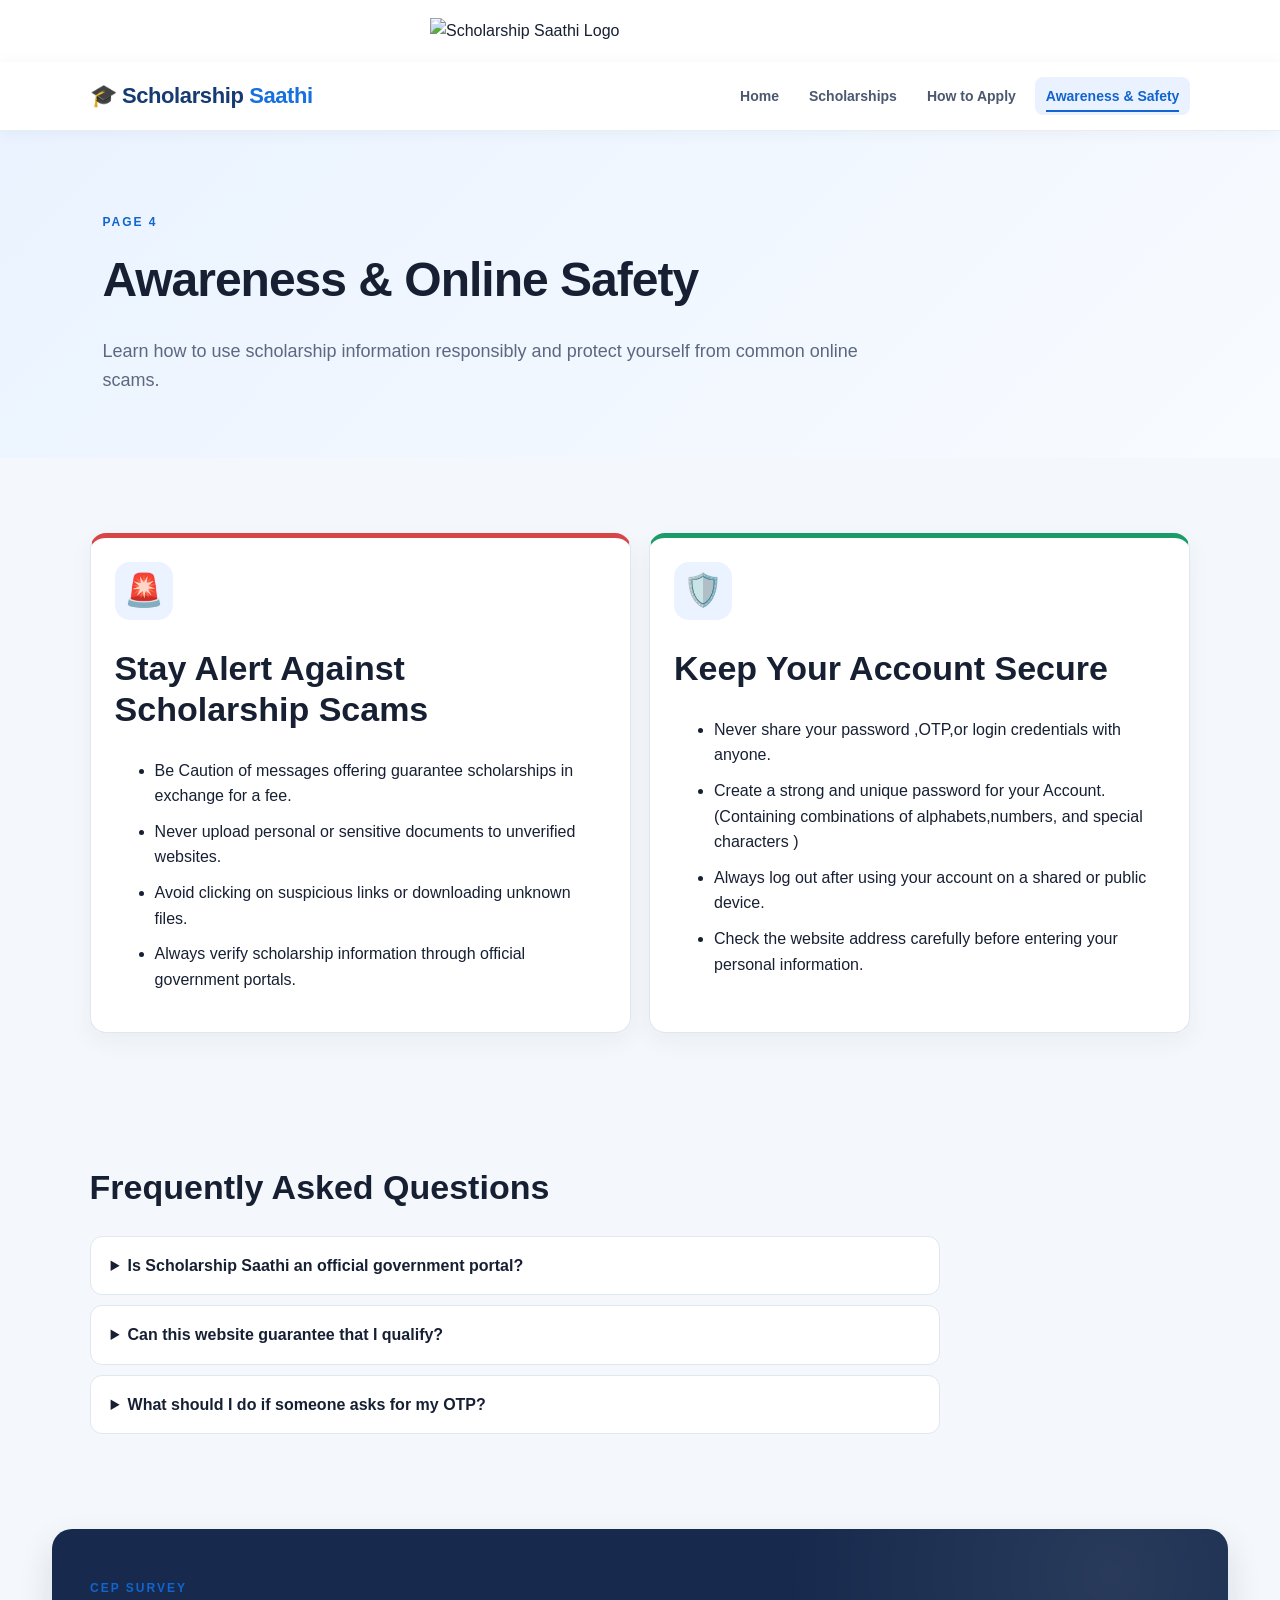
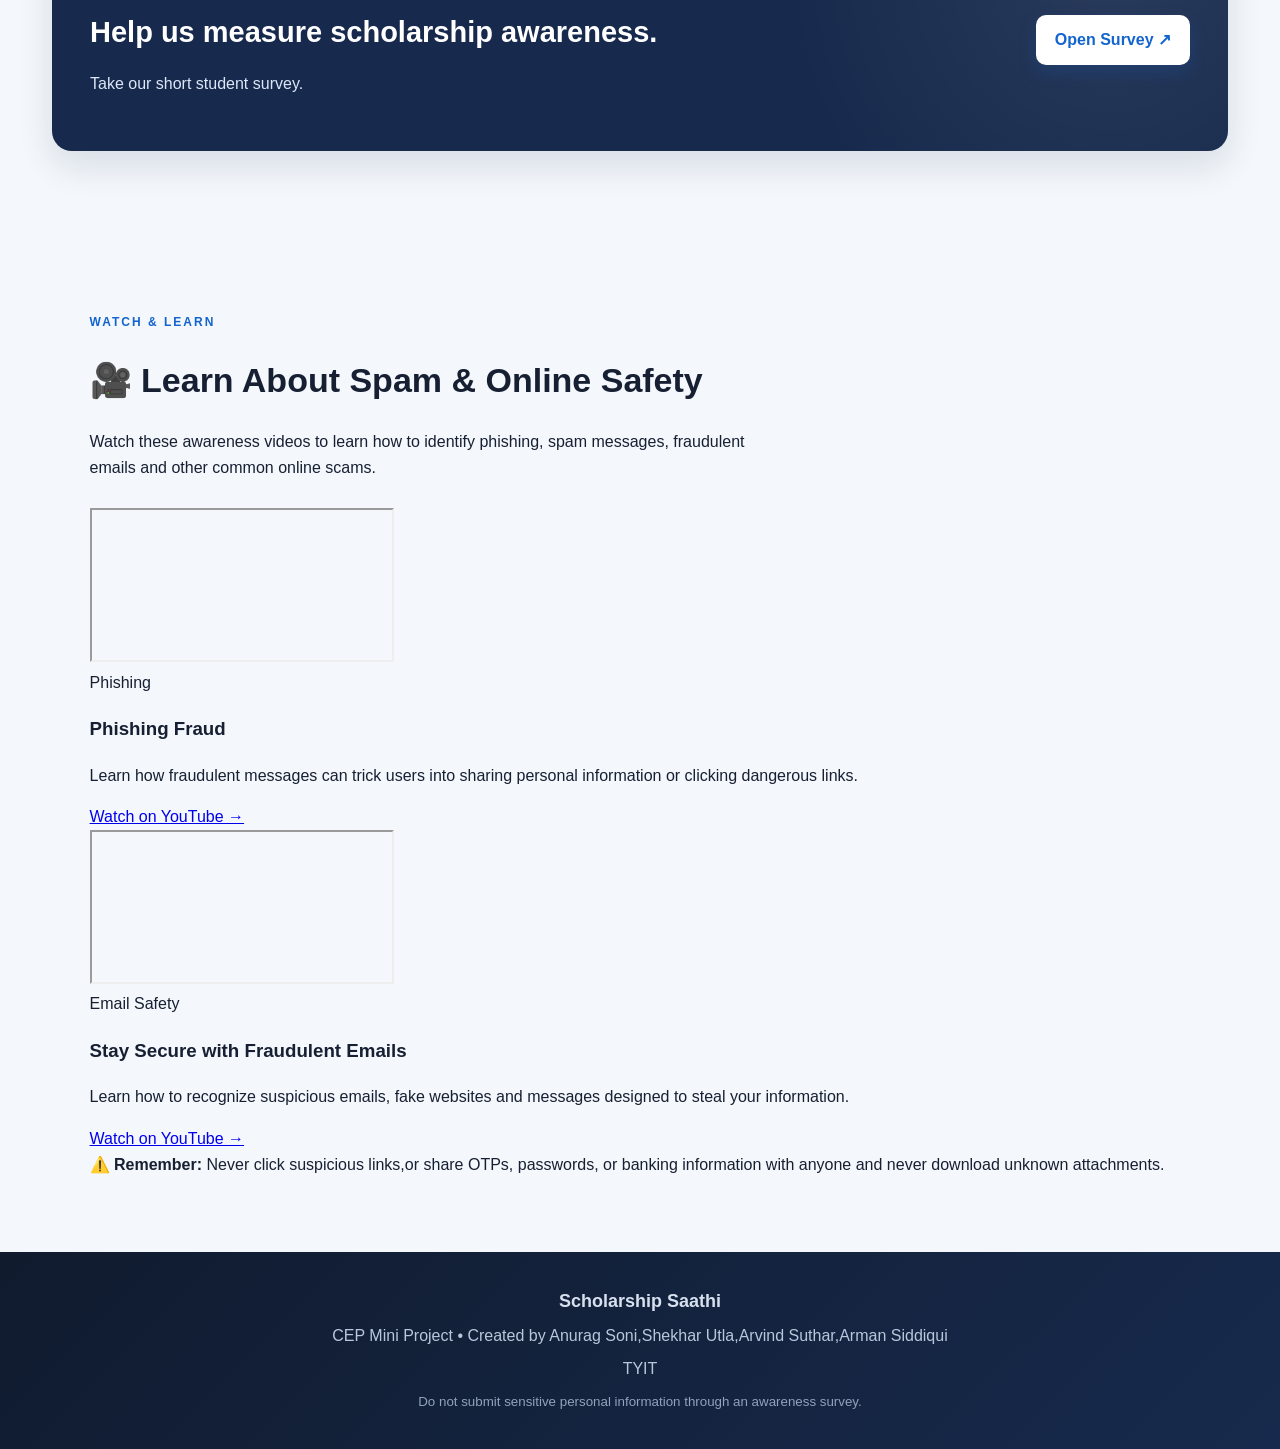
==== Awareness.html @ 15929dce "Initial Scholarship Saathi project upload" ====
<!DOCTYPE html>
<html lang="en">

<head>

    <meta charset="UTF-8">

    <meta name="viewport"
          content="width=device-width, initial-scale=1.0">

    <title>
        Scholarship Saathi | Awareness & Safety
    </title>

    <link rel="stylesheet"
          href="style.css">

</head>

<body>
     <!-- Scholarship Saathi Logo -->
<div class="logo-container">
    <img src="images/scholarship-logo.jpeg"
         alt="Scholarship Saathi Logo">
</div>

<header>

    <a class="brand" href="index.html">
        🎓 Scholarship <span>Saathi</span>
    </a>

    <nav>

        <a href="index.html">
            Home
        </a>

        <a href="scholarships.html">
            Scholarships
        </a>

        <a href="guide.html">
            How to Apply
        </a>

        <a class="active"
           href="awareness.html">
            Awareness & Safety
        </a>

    </nav>

</header>


<main>

<section class="page-hero">

    <p class="eyebrow">
        PAGE 4
    </p>

    <h1>
        Awareness & Online Safety
    </h1>

    <p>
        Learn how to use scholarship information
        responsibly and protect yourself from
        common online scams.
    </p>

</section>


<section class="section">

<div class="cards two">


<article class="card danger">

    <div class="icon">
        🚨
    </div>

    <h2>
        Stay Alert Against Scholarship Scams
    </h2>

    <ul>

        <li>
            Be Caution of messages offering guarantee
             scholarships in exchange for a fee.
        </li>

        <li>
           Never upload personal or sensitive documents
           to unverified websites.
        </li>

        <li>
            Avoid clicking on suspicious links or
            downloading unknown files.
        </li>

        <li>
            Always verify scholarship information through 
            official government portals.
        </li>

    </ul>

</article>


<article class="card safe">

    <div class="icon">
        🛡️
    </div>

    <h2>
       Keep Your Account Secure
    </h2>

    <ul>

        <li>
           Never share your password
           ,OTP,or login credentials with anyone.
        </li>

        <li>
            Create a strong and unique password for 
            your Account.(Containing combinations 
            of alphabets,numbers, and special characters )
        </li>

        <li>
            Always log out after using your account on a shared
            or public device.
        </li>

        <li>
           Check the website address carefully before entering your 
           personal information.
        </li>

    </ul>

</article>


</div>

</section>


<section class="section compact">

<h2>
    Frequently Asked Questions
</h2>


<div class="faq">


<details>

    <summary>
        Is Scholarship Saathi an official government portal?
    </summary>

    <p>
        No. Scholarship Saathi is a CEP awareness
        project. Applications should be made through
        the relevant official government portal.
    </p>

</details>


<details>

    <summary>
        Can this website guarantee that I qualify?
    </summary>

    <p>
        No. The website provides guidance only.
        The official scholarship rules determine eligibility.
    </p>

</details>


<details>

    <summary>
        What should I do if someone asks for my OTP?
    </summary>

    <p>
        Never share your OTP with anyone.if a 
        request seems suspicious or unexpected do not 
        proceed and verify it through an official source.
    </p>

</details>


</div>

</section>


<section class="survey">

    <div>

        <p class="eyebrow">
            CEP SURVEY
        </p>

        <h2>
            Help us measure scholarship awareness.
        </h2>

        <p>
            Take our short student survey.
        </p>

    </div>


    <!-- Replace this URL with your Google Form link -->

    <a class="btn"
       target="_blank"
       href="https://docs.google.com/forms/d/e/1FAIpQLSeaCYyQyklwBNM42pz3MSLwLwvy_loG8-KMM5V4pYhDNmDUBA/viewform?usp=publish-editor">

        Open Survey ↗

    </a>

</section>

</main>
<!-- ================================
     CYBER SAFETY VIDEOS
================================= -->

<section class="section video-section">

    <div class="section-heading">
        <p class="eyebrow">WATCH & LEARN</p>

        <h2>🎥 Learn About Spam & Online Safety</h2>

        <p>
            Watch these awareness videos to learn how to identify
            phishing, spam messages, fraudulent emails and other
            common online scams.
        </p>
    </div>


    <div class="video-grid">

        <!-- Video 1 -->

        <div class="video-card">

            <div class="video-wrapper">

                <iframe
                    src="https://www.youtube.com/embed/daV3thmt6Gg"
                    title="Phishing Fraud - Cyber Security Awareness"
                    loading="lazy"
                    allowfullscreen>
                </iframe>

            </div>

            <div class="video-content">

                <span class="video-tag">
                    Phishing
                </span>

                <h3>
                    Phishing Fraud
                </h3>

                <p>
                    Learn how fraudulent messages can trick users
                    into sharing personal information or clicking
                    dangerous links.
                </p>

                <a
                    href="https://www.youtube.com/watch?v=daV3thmt6Gg"
                    target="_blank"
                    rel="noopener noreferrer"
                    class="video-link">
                    Watch on YouTube →
                </a>

            </div>

        </div>


        <!-- Video 2 -->

        <div class="video-card">

            <div class="video-wrapper">

                <iframe
                    src="https://www.youtube.com/embed/KNIY4nhpxmU"
                    title="Stay Secure with Fraudulent Emails"
                    loading="lazy"
                    allowfullscreen>
                </iframe>

            </div>

            <div class="video-content">

                <span class="video-tag">
                    Email Safety
                </span>

                <h3>
                    Stay Secure with Fraudulent Emails
                </h3>

                <p>
                    Learn how to recognize suspicious emails,
                    fake websites and messages designed to steal
                    your information.
                </p>

                <a
                    href="https://www.youtube.com/watch?v=KNIY4nhpxmU"
                    target="_blank"
                    rel="noopener noreferrer"
                    class="video-link">
                    Watch on YouTube →
                </a>

            </div>

        </div>

    </div>


    <!-- Safety reminder -->

    <div class="video-warning">

        <strong>⚠️ Remember:</strong>

        Never click suspicious links,or share OTPs, passwords, or banking
        information with anyone and never download unknown
        attachments.

    </div>

</section>


<footer>

    <strong>
        Scholarship Saathi
    </strong>

    <p>
        CEP Mini Project • Created by Anurag Soni,Shekhar Utla,Arvind Suthar,Arman Siddiqui 
    </p>
    <p>TYIT</p>

    <small>
        Do not submit sensitive personal information
        through an awareness survey.
    </small>

</footer>

</body>
</html>
---- style.css ----
Style.css
* {
    box-sizing: border-box;
}

html {
    scroll-behavior: smooth;
}

body {
    margin: 0;
    font-family: Arial, Helvetica, sans-serif;
    background: #f6f8fc;
    color: #182238;
    line-height: 1.6;
}


/* HEADER */

header {
    position: sticky;
    top: 0;
    z-index: 20;

    background: white;

    border-bottom: 1px solid #e8edf5;

    padding: 15px 7%;

    display: flex;

    align-items: center;

    justify-content: space-between;

    gap: 20px;
}


.brand {
    text-decoration: none;

    color: #163b73;

    font-size: 21px;

    font-weight: 850;
}


.brand span {
    color: #1670df;
}


nav {
    display: flex;

    gap: 8px;

    align-items: center;

    flex-wrap: wrap;
}


nav a {
    padding: 8px 11px;

    border-radius: 8px;

    text-decoration: none;

    color: #4b5870;

    font-weight: 650;

    font-size: 14px;
}


nav a:hover,
nav a.active {
    background: #eaf2ff;

    color: #1264ce;
}


/* HERO */

.hero {
    min-height: 570px;

    padding: 90px 9%;

    display: flex;

    align-items: center;

    justify-content: space-between;

    gap: 60px;

    background: linear-gradient(
        125deg,
        #eaf3ff,
        #ffffff
    );
}


.hero-text {
    max-width: 720px;
}


.eyebrow {
    font-size: 12px;

    font-weight: 850;

    letter-spacing: 2px;

    color: #1264ce;

    margin-bottom: 10px;
}


.hero h1 {
    font-size: 60px;

    line-height: 1.05;

    margin: 0 0 22px;
}


.hero h1 span {
    color: #1264ce;
}


.hero p:not(.eyebrow) {
    font-size: 19px;

    color: #5b6880;

    max-width: 650px;
}


/* BUTTONS */

.actions {
    display: flex;

    gap: 12px;

    flex-wrap: wrap;

    margin-top: 30px;
}


.btn {
    display: inline-block;

    border: 0;

    border-radius: 10px;

    background: #1264ce;

    color: white;

    padding: 12px 19px;

    text-decoration: none;

    font-weight: 750;

    cursor: pointer;
}


.btn.secondary {
    background: white;

    color: #1264ce;

    border: 1px solid #cddbf0;
}


/* HERO CARD */

.hero-card {
    width: 300px;

    padding: 45px 30px;

    text-align: center;

    background: white;

    border: 1px solid #dfe8f5;

    border-radius: 24px;

    box-shadow:
        0 20px 50px rgba(30,65,110,.12);
}


.cap {
    font-size: 65px;
}


.hero-card h3 {
    font-size: 24px;

    margin: 15px 0 4px;
}


.hero-card p {
    color: #65728a;
}


/* SECTIONS */

.section {
    max-width: 1200px;

    margin: auto;

    padding: 75px 7%;
}


.section.compact {
    padding-top: 30px;
}


.section-heading {
    max-width: 700px;

    margin-bottom: 28px;
}


.section h2 {
    font-size: 34px;

    line-height: 1.2;
}


/* CARDS */

.cards {
    display: grid;

    gap: 18px;
}


.cards.three {
    grid-template-columns:
        repeat(3, 1fr);
}


.cards.two {
    grid-template-columns:
        repeat(2, 1fr);
}


.card {
    background: white;

    border: 1px solid #e0e7f1;

    border-radius: 16px;

    padding: 24px;

    box-shadow:
        0 8px 25px rgba(31,51,80,.05);
}


.card h3 {
    margin-top: 8px;
}


.icon {
    font-size: 32px;
}


/* CALLOUT */

.callout,
.survey {
    max-width: 1100px;

    margin: 10px auto 75px;

    padding: 38px;

    border-radius: 20px;

    background: #172a4d;

    color: white;

    display: flex;

    align-items: center;

    justify-content: space-between;

    gap: 30px;
}


.callout h2,
.survey h2 {
    margin: 0 0 10px;

    font-size: 29px;
}


.callout p:not(.eyebrow),
.survey p:not(.eyebrow) {
    color: #dce7f8;
}


.callout .btn,
.survey .btn {
    background: white;

    color: #1264ce;

    white-space: nowrap;
}


/* PAGE HERO */

.page-hero {
    padding: 70px 8% 45px;

    background: #eaf3ff;
}


.page-hero h1 {
    font-size: 48px;

    margin: 0 0 10px;
}


.page-hero p:not(.eyebrow) {
    max-width: 760px;

    color: #5b6880;

    font-size: 18px;
}


/* FINDER */

.finder {
    display: grid;

    grid-template-columns:
        repeat(3, 1fr) auto;

    gap: 14px;

    align-items: end;
}


.finder label {
    font-weight: 750;

    font-size: 14px;
}


.finder select {
    width: 100%;

    margin-top: 7px;

    padding: 12px;

    border: 1px solid #ccd7e6;

    border-radius: 9px;

    background: white;

    font-size: 15px;
}


.results {
    margin-top: 22px;
}


.text-link {
    color: #1264ce;

    font-weight: 750;

    text-decoration: none;
}


/* APPLICATION TIMELINE */

.timeline {
    max-width: 850px;

    margin: auto;
}


.step {
    display: grid;

    grid-template-columns: 70px 1fr;

    gap: 20px;

    padding: 24px 0;

    border-bottom: 1px solid #e1e7f0;
}


.step span {
    display: grid;

    place-items: center;

    width: 55px;

    height: 55px;

    border-radius: 50%;

    background: #1264ce;

    color: white;

    font-weight: 850;
}


.step h3 {
    margin: 0 0 5px;
}


.step p {
    margin: 0;

    color: #66738a;
}


/* NOTICE */

.notice {
    margin-top: 25px;

    padding: 17px;

    border-radius: 12px;

    background: #fff6d9;

    border-left: 5px solid #e1a100;
}


/* SAFETY */

.danger {
    border-top: 5px solid #d74646;
}


.safe {
    border-top: 5px solid #1a9b69;
}


.card li {
    margin: 10px 0;
}


/* FAQ */

.faq {
    max-width: 850px;
}


.faq details {
    background: white;

    border: 1px solid #e0e7f1;

    border-radius: 12px;

    margin: 10px 0;

    padding: 16px 20px;
}


.faq summary {
    font-weight: 750;

    cursor: pointer;
}


.faq p {
    color: #66738a;
}


/* FOOTER */

footer {
    background: #121d31;

    color: #d7e0ee;

    text-align: center;

    padding: 35px 7%;
}


footer p {
    margin: 7px 0;

    color: #b9c7db;
}


footer small {
    color: #91a2bb;
}


/* MOBILE */

@media(max-width:850px) {

    header {
        padding: 14px 5%;

        flex-direction: column;
    }

    nav {
        justify-content: center;
    }

    .hero {
        padding: 65px 7%;

        flex-direction: column;

        align-items: flex-start;
    }

    .hero h1 {
        font-size: 44px;
    }

    .hero-card {
        width: 100%;
    }

    .cards.three,
    .cards.two,
    .finder {
        grid-template-columns: 1fr;
    }

    .section {
        padding: 55px 7%;
    }

    .page-hero {
        padding: 55px 7%;
    }

    .page-hero h1 {
        font-size: 39px;
    }

    .callout,
    .survey {
        margin: 0 7% 55px;

        flex-direction: column;

        align-items: flex-start;
    }

    .step {
        grid-template-columns:
            55px 1fr;
    }

}
/* =========================
   AUTH PAGES
========================= */

.auth-section {

    min-height: 75vh;

    display: flex;

    justify-content: center;

    align-items: center;

    padding: 60px 20px;

    background: #f6f8fc;
}


.auth-card {

    width: 100%;

    max-width: 500px;

    background: white;

    padding: 35px;

    border-radius: 18px;

    border: 1px solid #e0e7f1;

    box-shadow:
        0 15px 40px
        rgba(31,51,80,.08);
}


.auth-card h1 {

    margin-top: 5px;

    font-size: 32px;
}


.auth-description {

    color: #68758b;

    margin-bottom: 25px;
}


.auth-card label {

    display: block;

    margin-top: 15px;

    margin-bottom: 6px;

    font-weight: 700;

    font-size: 14px;
}


.auth-card input,
.auth-card select {

    width: 100%;

    padding: 12px;

    border: 1px solid #ccd7e6;

    border-radius: 9px;

    font-size: 15px;

    outline: none;
}


.auth-card input:focus,
.auth-card select:focus {

    border-color: #1264ce;
}


.auth-card .btn {

    width: 100%;

    margin-top: 25px;
}


.auth-bottom {

    text-align: center;

    margin-top: 20px;

    color: #65728a;
}


.auth-bottom a {

    color: #1264ce;

    font-weight: 700;

    text-decoration: none;
}


#message,
#loginMessage {

    text-align: center;

    margin-top: 15px;

    font-weight: 600;
}
/* =========================================
   REGISTER / AUTH PAGE
========================================= */

.auth-container {
    width: 90%;
    max-width: 500px;
    margin: 60px auto;
    padding: 40px;
    background: #ffffff;
    border-radius: 18px;
    box-shadow: 0 10px 35px rgba(0, 0, 0, 0.10);
    box-sizing: border-box;
}

.auth-container h1 {
    margin: 0 0 10px;
    text-align: center;
    font-size: 30px;
}

.auth-container h2 {
    margin: 10px 0;
    text-align: center;
}

.auth-container > p {
    text-align: center;
    line-height: 1.6;
}


/* Form */

.auth-container form {
    display: flex;
    flex-direction: column;
    gap: 14px;
    margin-top: 25px;
}


/* Input and Select */

.auth-container input,
.auth-container select {
    width: 100%;
    padding: 14px 15px;
    border: 1px solid #d8dce3;
    border-radius: 10px;
    font-size: 15px;
    font-family: inherit;
    box-sizing: border-box;
    outline: none;
    background: #fff;
    transition: 0.2s;
}

.auth-container input:focus,
.auth-container select:focus {
    border-color: #2563eb;
    box-shadow: 0 0 0 3px rgba(37, 99, 235, 0.10);
}


/* Register Button */

.auth-container button {
    width: 100%;
    padding: 14px;
    border: none;
    border-radius: 10px;
    background: #2563eb;
    color: white;
    font-size: 16px;
    font-weight: 600;
    cursor: pointer;
    transition: 0.2s;
}

.auth-container button:hover {
    transform: translateY(-1px);
    opacity: 0.92;
}


/* Firebase message */

#message {
    margin-top: 18px;
    font-weight: 600;
}


/* Links */

.auth-container a {
    color: #2563eb;
    text-decoration: none;
    font-weight: 600;
}

.auth-container a:hover {
    text-decoration: underline;
}


/* Mobile */

@media (max-width: 600px) {

    .auth-container {
        width: 92%;
        margin: 30px auto;
        padding: 25px 20px;
    }

    .auth-container h1 {
        font-size: 25px;
    }

    .auth-container h2 {
        font-size: 21px;
    }

}
/* =========================================
   PROFESSIONAL LOGIN / REGISTER NAV BUTTONS
========================================= */

nav .nav-login,
nav .nav-register {
    display: inline-block;
    padding: 9px 18px;
    border-radius: 8px;
    font-weight: 600;
    text-decoration: none;
    transition: all 0.2s ease;
}

/* Login button */

nav .nav-login {
    border: 1.5px solid #2563eb;
    color: #2563eb;
    background: transparent;
}

nav .nav-login:hover {
    background: #2563eb;
    color: #ffffff;
}

/* Register button */

nav .nav-register {
    background: #2563eb;
    color: #ffffff;
    border: 1.5px solid #2563eb;
}

nav .nav-register:hover {
    transform: translateY(-1px);
    opacity: 0.9;
}
/* =========================================
   SCHOLARSHIP SAATHI - MODERN UI UPGRADE
========================================= */

/* Smooth transitions */
* {
    transition:
        background-color 0.2s ease,
        border-color 0.2s ease,
        box-shadow 0.2s ease,
        transform 0.2s ease;
}

/* Better body */
body {
    background: #f4f7fb;
    color: #172033;
}


/* =========================================
   HEADER
========================================= */

header {
    background: rgba(255, 255, 255, 0.94);
    backdrop-filter: blur(12px);
    box-shadow: 0 2px 15px rgba(20, 50, 90, 0.05);
}

.brand {
    font-size: 22px;
    letter-spacing: -0.4px;
}


/* =========================================
   NAVIGATION
========================================= */

nav a {
    position: relative;
}

nav a:not(.nav-login):not(.nav-register)::after {
    content: "";
    position: absolute;
    left: 11px;
    right: 11px;
    bottom: 3px;
    height: 2px;
    background: #1264ce;
    transform: scaleX(0);
    transform-origin: center;
}

nav a:not(.nav-login):not(.nav-register):hover::after,
nav a:not(.nav-login):not(.nav-register).active::after {
    transform: scaleX(1);
}


/* =========================================
   HERO
========================================= */

.hero {
    position: relative;
    overflow: hidden;
    background:
        radial-gradient(
            circle at 85% 20%,
            rgba(37, 99, 235, 0.10),
            transparent 30%
        ),
        linear-gradient(125deg, #eaf3ff, #ffffff);
}

.hero h1 {
    letter-spacing: -1.5px;
}

.hero p:not(.eyebrow) {
    line-height: 1.8;
}


/* =========================================
   BUTTONS
========================================= */

.btn {
    box-shadow: 0 7px 18px rgba(18, 100, 206, 0.20);
}

.btn:hover {
    transform: translateY(-2px);
    box-shadow: 0 10px 24px rgba(18, 100, 206, 0.28);
}

.btn.secondary:hover {
    background: #f1f6ff;
    border-color: #9dbbe6;
}


/* =========================================
   HERO CARD
========================================= */

.hero-card {
    position: relative;
    overflow: hidden;
    box-shadow:
        0 20px 50px rgba(30, 65, 110, 0.12),
        0 4px 10px rgba(30, 65, 110, 0.04);
}

.hero-card:hover {
    transform: translateY(-6px);
    box-shadow:
        0 28px 60px rgba(30, 65, 110, 0.17);
}

.hero-card::before {
    content: "";
    position: absolute;
    width: 130px;
    height: 130px;
    border-radius: 50%;
    background: #eaf3ff;
    top: -60px;
    right: -50px;
}


/* =========================================
   CARDS
========================================= */

.card {
    position: relative;
    overflow: hidden;
    box-shadow:
        0 8px 25px rgba(31, 51, 80, 0.05);
}

.card:hover {
    transform: translateY(-5px);
    border-color: #c8d9ef;
    box-shadow:
        0 16px 35px rgba(31, 51, 80, 0.10);
}

.card h3 {
    color: #172a4d;
}

.icon {
    display: inline-flex;
    width: 58px;
    height: 58px;
    align-items: center;
    justify-content: center;
    background: #eaf3ff;
    border-radius: 15px;
}


/* =========================================
   PAGE HERO
========================================= */

.page-hero {
    background:
        linear-gradient(
            135deg,
            #eaf3ff,
            #f8fbff
        );
}

.page-hero h1 {
    letter-spacing: -1px;
}


/* =========================================
   FORM CONTROLS
========================================= */

.finder select,
.auth-card input,
.auth-card select,
.auth-container input,
.auth-container select {
    background: #fbfdff;
}

.finder select:hover,
.auth-card input:hover,
.auth-card select:hover,
.auth-container input:hover,
.auth-container select:hover {
    border-color: #a9c3e5;
}


/* =========================================
   AUTH CARD
========================================= */

.auth-card,
.auth-container {
    box-shadow:
        0 20px 55px rgba(31, 51, 80, 0.10);
}

.auth-card:hover,
.auth-container:hover {
    box-shadow:
        0 24px 65px rgba(31, 51, 80, 0.13);
}

.auth-card h1,
.auth-container h1 {
    color: #172a4d;
    letter-spacing: -0.6px;
}


/* =========================================
   AUTH BUTTON
========================================= */

.auth-card .btn,
.auth-container button {
    background: linear-gradient(
        135deg,
        #1264ce,
        #2576df
    );

    box-shadow:
        0 8px 20px rgba(18, 100, 206, 0.22);
}

.auth-card .btn:hover,
.auth-container button:hover {
    transform: translateY(-2px);
    box-shadow:
        0 12px 28px rgba(18, 100, 206, 0.30);
}


/* =========================================
   CALLOUT
========================================= */

.callout,
.survey {
    position: relative;
    overflow: hidden;

    background:
        radial-gradient(
            circle at 90% 20%,
            rgba(255,255,255,0.08),
            transparent 30%
        ),
        #172a4d;

    box-shadow:
        0 15px 35px rgba(20, 40, 70, 0.12);
}

.callout:hover,
.survey:hover {
    transform: translateY(-3px);
}


/* =========================================
   NOTICE
========================================= */

.notice {
    box-shadow: 0 5px 15px rgba(100, 80, 20, 0.05);
}


/* =========================================
   FAQ
========================================= */

.faq details {
    transition: all 0.25s ease;
}

.faq details:hover {
    border-color: #b8cce8;
    box-shadow: 0 6px 20px rgba(31, 51, 80, 0.06);
}

.faq details[open] {
    border-color: #9dbbe6;
    background: #fbfdff;
}


/* =========================================
   FOOTER
========================================= */

footer {
    background:
        linear-gradient(
            135deg,
            #101b2e,
            #172a4d
        );
}

footer strong {
    font-size: 18px;
}


/* =========================================
   LOGIN / REGISTER NAV
========================================= */

nav .nav-login,
nav .nav-register {
    padding: 9px 18px;
    border-radius: 9px;
}

nav .nav-login:hover {
    transform: translateY(-1px);
    box-shadow: 0 5px 15px rgba(37, 99, 235, 0.12);
}

nav .nav-register {
    box-shadow: 0 5px 15px rgba(37, 99, 235, 0.18);
}

nav .nav-register:hover {
    transform: translateY(-2px);
    box-shadow: 0 8px 20px rgba(37, 99, 235, 0.25);
}


/* =========================================
   MOBILE IMPROVEMENTS
========================================= */

@media (max-width: 600px) {

    header {
        gap: 12px;
    }

    .brand {
        font-size: 20px;
    }

    nav {
        gap: 5px;
    }

    nav a {
        font-size: 13px;
    }

    nav .nav-login,
    nav .nav-register {
        padding: 8px 13px;
    }

    .hero h1 {
        font-size: 40px;
    }

    .hero p:not(.eyebrow) {
        font-size: 17px;
    }

    .auth-card,
    .auth-container {
        padding: 25px 20px;
    }
}
/* ================================
   Floating Notification Bar
================================ */

.notification-bar {
    width: 100%;
    overflow: hidden;
    background: #1264ce;
    color: white;
    padding: 10px 0;
    white-space: nowrap;
    box-sizing: border-box;
}

.notification-content {
    display: inline-block;
    padding-left: 100%;
    animation: notification-scroll 22s linear infinite;
    font-size: 14px;
    font-weight: 500;
}

.notification-content strong {
    font-weight: 700;
}

.notification-bar:hover .notification-content {
    animation-play-state: paused;
}

@keyframes notification-scroll {
    from {
        transform: translateX(0);
    }

    to {
        transform: translateX(-100%);
    }
}

/* Mobile */
@media (max-width: 600px) {
    .notification-content {
        font-size: 13px;
        animation-duration: 18s;
    }

    .notification-bar {
        padding: 8px 0;
    }
}
/* Scholarship Saathi Logo Container */

.logo-container {
    width: 100%;
    display: flex;
    justify-content: center;
    align-items: center;
    padding: 18px 20px;
    background: #ffffff;
    box-sizing: border-box;
}

.logo-container img {
    width: 420px;
    max-width: 90%;
    height: auto;
    display: block;
}
/* =========================================
   Expandable Document Checklist
   ========================================= */

.document-list {
    margin-top: 18px;
    padding: 18px;
    background: #f5f9ff;
    border-radius: 12px;
    border-left: 4px solid #1264ce;
}

.document-list h4 {
    margin: 0 0 12px;
    color: #1264ce;
    font-size: 17px;
}

.document-list ul {
    margin: 0;
    padding-left: 22px;
}

.document-list li {
    margin-bottom: 8px;
    line-height: 1.5;
}

.document-note {
    margin-top: 16px;
    padding: 12px;
    background: #fff8e1;
    border-radius: 8px;
    font-size: 14px;
    line-height: 1.5;
}

details.card {
    cursor: pointer;
}

details.card summary {
    list-style: none;
}

details.card summary::-webkit-details-marker {
    display: none;
}

details.card summary h3::after {
    content: " ▼";
    float: right;
    font-size: 13px;
    color: #1264ce;
}

details.card[open] summary h3::after {
    content: " ▲";
}

details.card[open] {
    border-color: #1264ce;
}
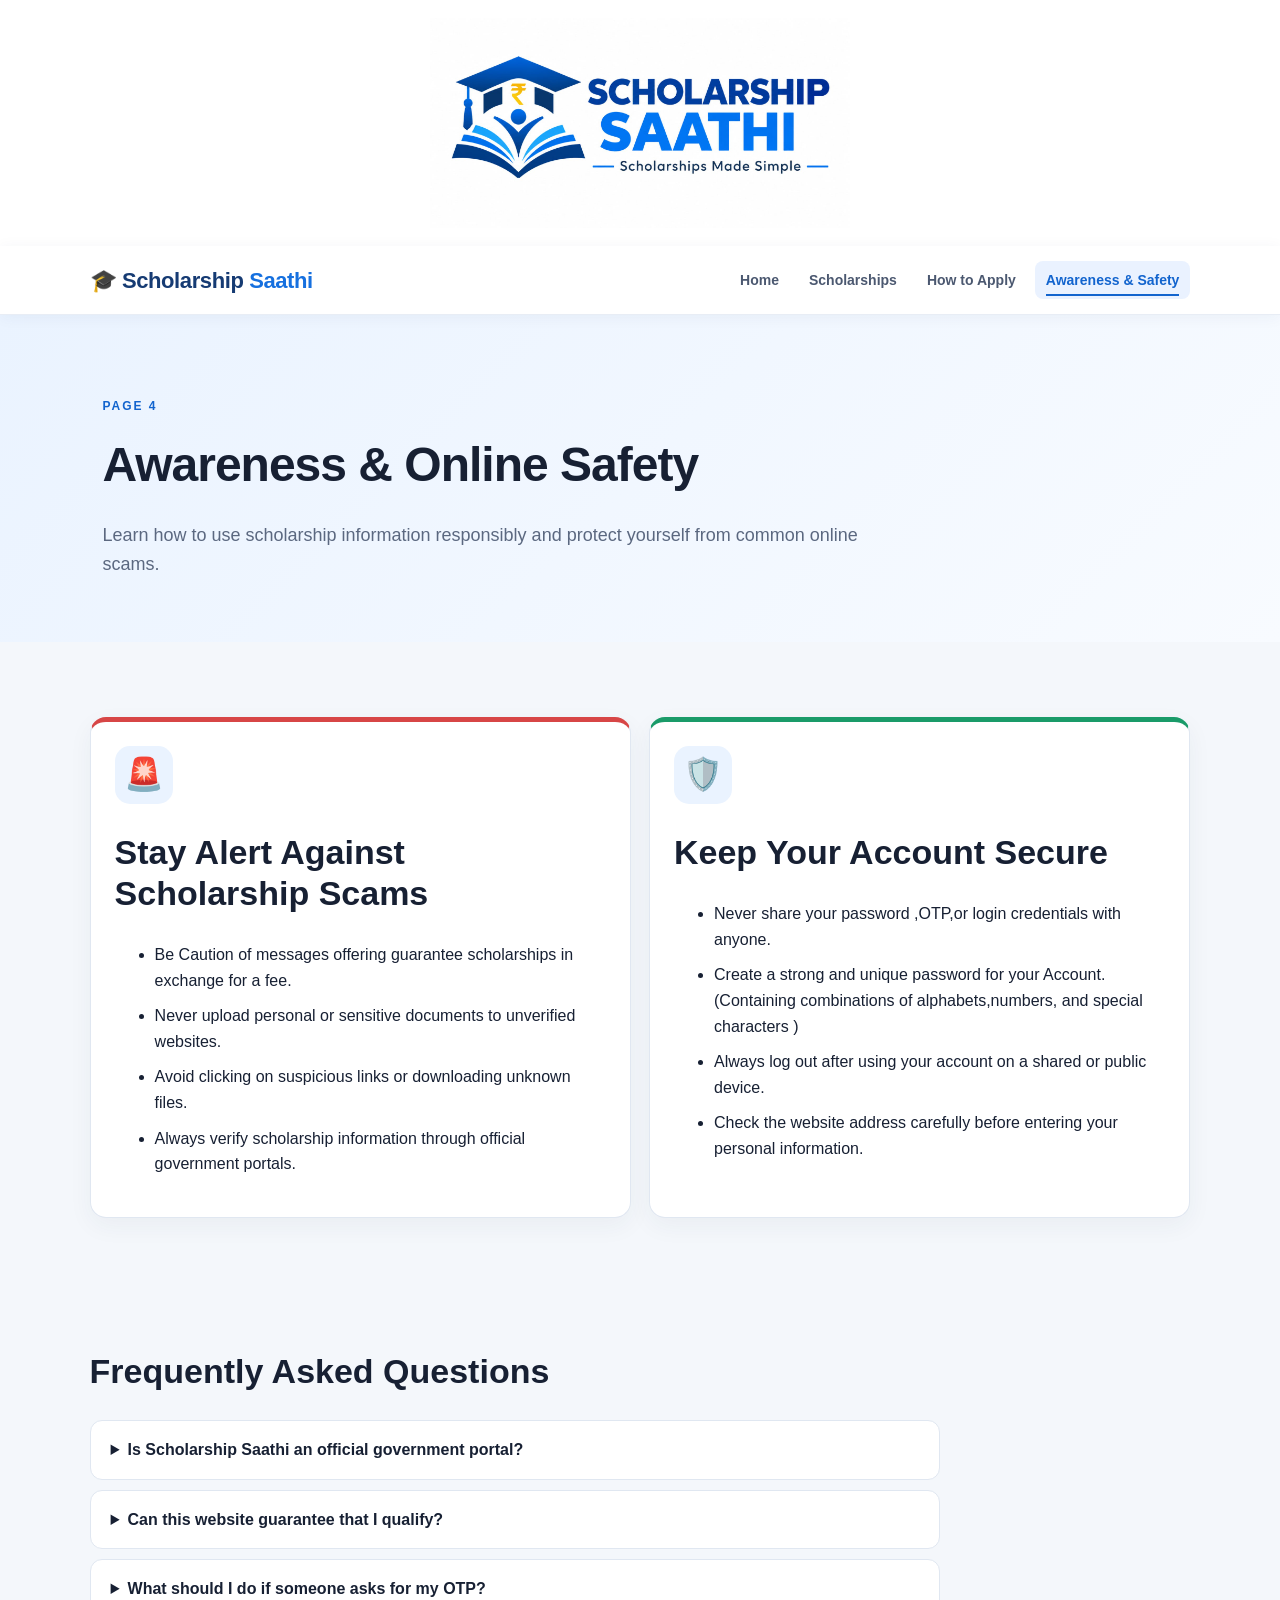
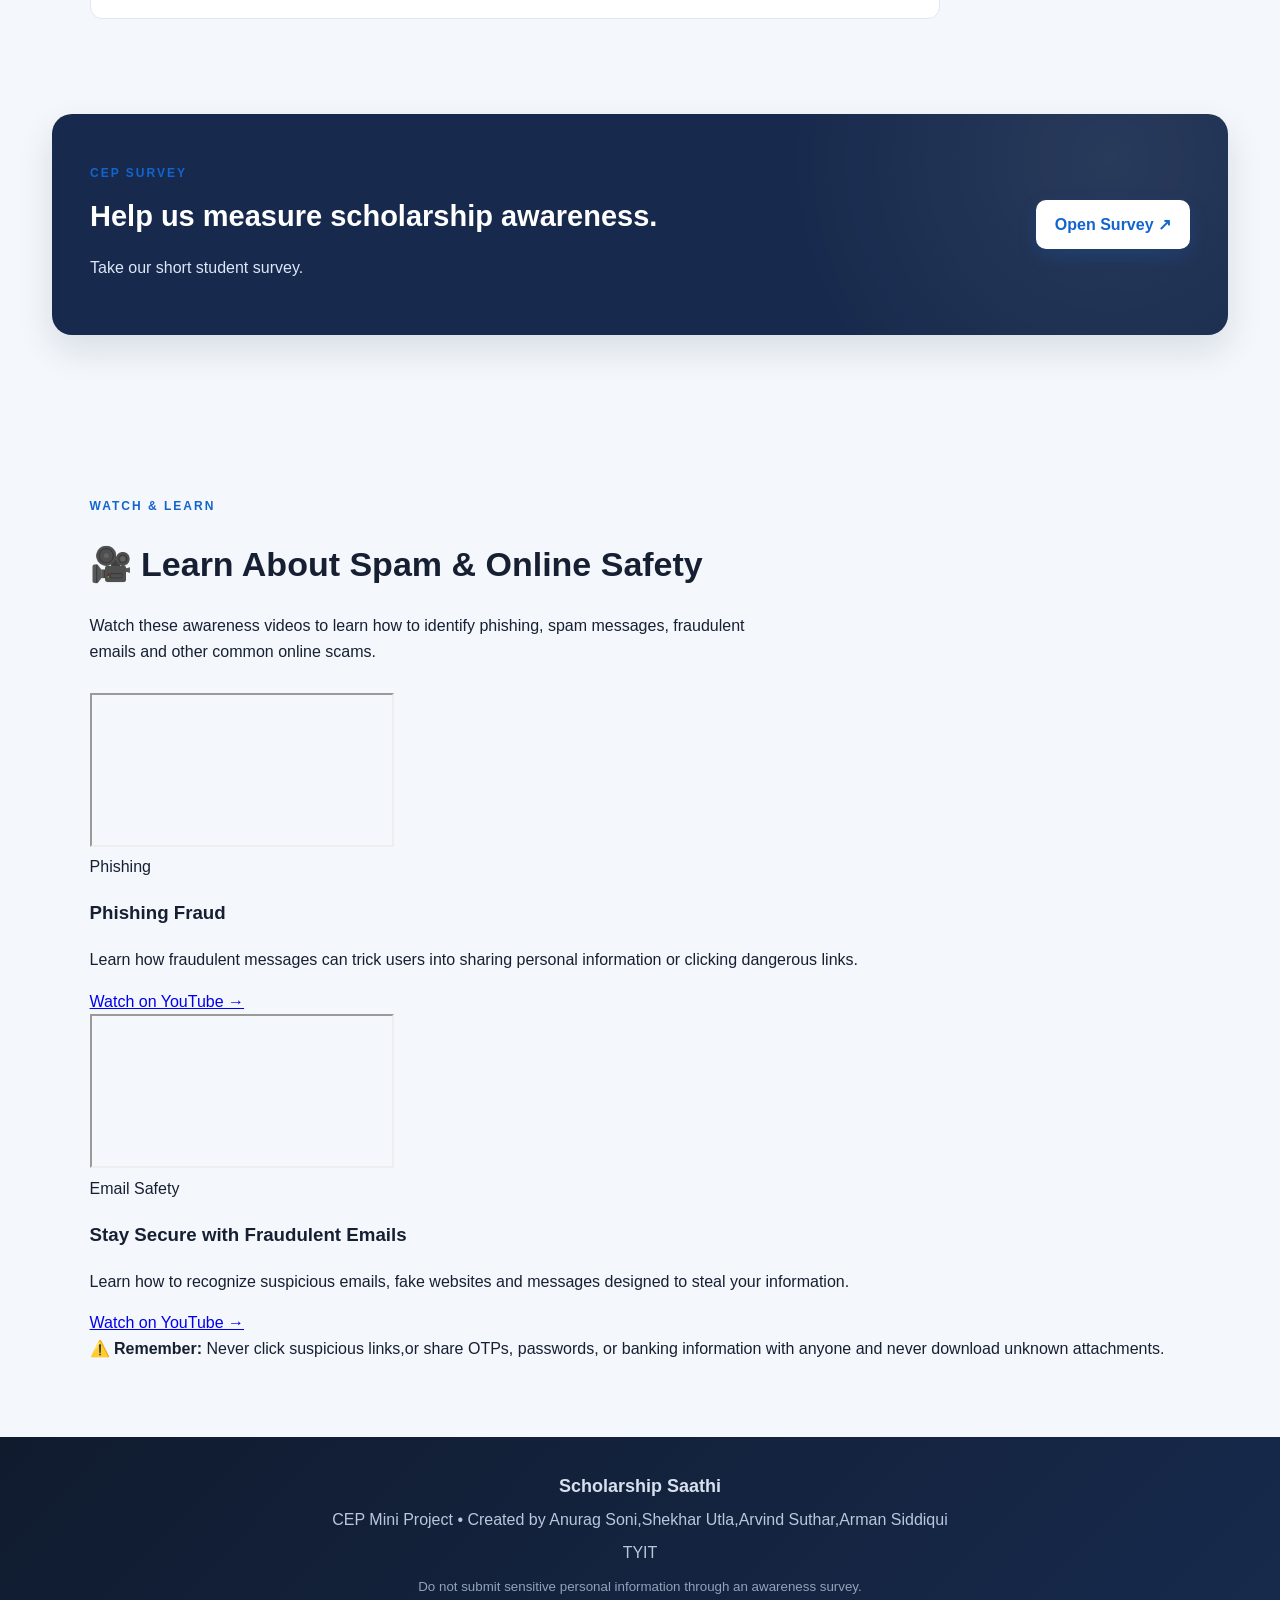
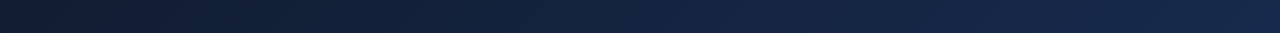
==== commit 341a8c10: "Update Awareness.html" ====
--- a/Awareness.html
+++ b/Awareness.html
@@ -21,7 +21,7 @@
 <body>
      <!-- Scholarship Saathi Logo -->
 <div class="logo-container">
-    <img src="images/scholarship-logo.jpeg"
+    <img src="scholarship-logo.jpeg"
          alt="Scholarship Saathi Logo">
 </div>
 
@@ -397,4 +397,4 @@
 </footer>
 
 </body>
-</html>+</html>
